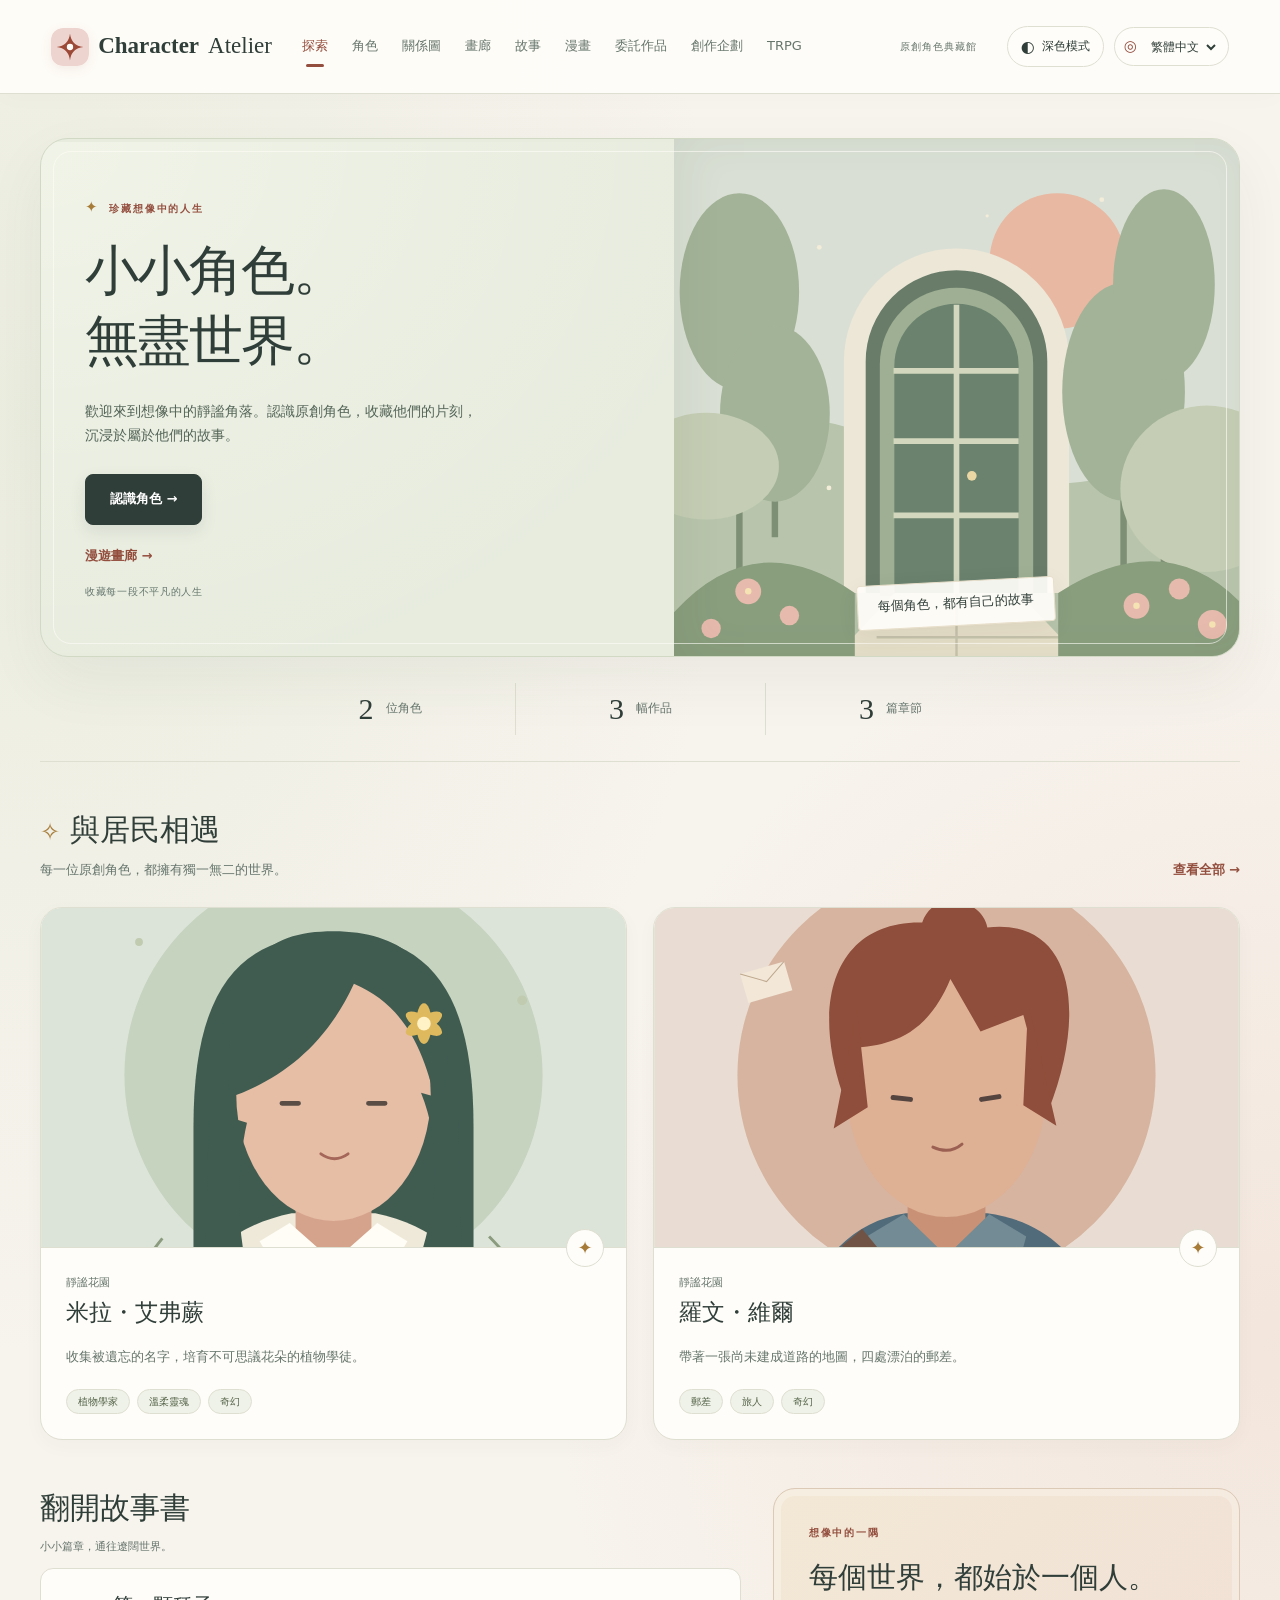
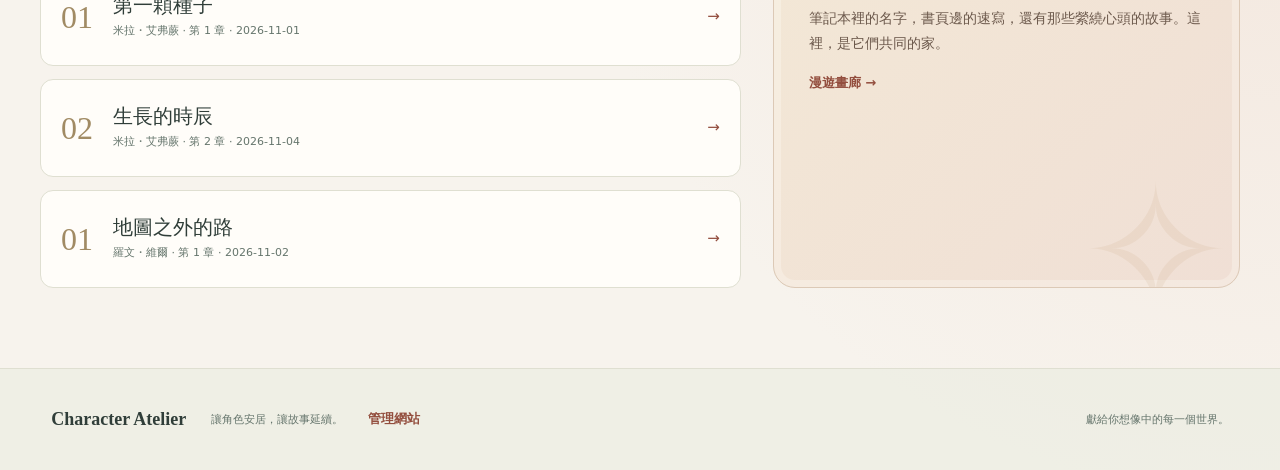
==== index.html @ 326899f2 "Add files via upload" ====
<!doctype html>
<html lang="zh-Hant" data-theme="light">
  <head>
    <meta charset="utf-8">
    <meta name="viewport" content="width=device-width, initial-scale=1">
    <meta name="theme-color" content="#f7f3ed">
    <meta name="description" content="原創角色、畫作與故事的收藏天地。">
    <title>Character Atelier</title>
    <link rel="icon" href="assets/emblem.svg" type="image/svg+xml">
    <script src="theme.js"></script>
    <link rel="stylesheet" href="styles.css">
    <link rel="stylesheet" href="editor.css">
    <script src="cloud.js" defer></script>
    <script src="editor.js" defer></script>
    <script src="app.js" defer></script>
  </head>
  <body>
    <a class="skip-link" href="#main">跳至主要內容</a>
    <header class="site-header">
      <a class="brand" href="#/" aria-label="Character Atelier 首頁"><img src="assets/emblem.svg" alt="" width="38" height="38">Character <span>Atelier</span></a>
      <nav aria-label="主要導覽">
        <a href="#/" data-nav="home">探索</a>
        <a href="#/characters" data-nav="characters">角色</a>
        <a href="#/relationships" data-nav="relationships">關係圖</a>
        <a href="#/gallery" data-nav="gallery">畫廊</a>
        <a href="#/stories" data-nav="stories">故事</a>
        <a href="#/manga" data-nav="manga">漫畫</a>
        <a href="#/commissions" data-nav="commissions">委託作品</a>
        <a href="#/projects" data-nav="projects">創作企劃</a>
        <a href="#/trpg" data-nav="trpg">TRPG</a>
      </nav>
      <span class="header-note">原創角色典藏館</span>
      <div class="header-tools">
      <button id="theme-toggle" class="theme-toggle" type="button" aria-label="深色模式" aria-pressed="false">
        <span class="theme-icon" aria-hidden="true">◐</span><span class="theme-label">深色模式</span>
      </button>
      <label class="language-control"><span aria-hidden="true">◎</span><select id="language" aria-label="語言">
        <option value="zh-Hant" selected>繁體中文</option>
        <option value="en">English</option>
        <option value="ja">日本語</option>
        <option value="ko">한국어</option>
      </select></label>
      </div>
    </header>
    <main id="main" tabindex="-1"><div class="loading" role="status">載入中 · Opening · 読み込み中 · 불러오는 중…</div></main>
    <footer><a class="brand small" href="#/">Character Atelier</a><p>讓角色安居，讓故事延續。</p><a class="owner-link text-link" href="#/admin">管理網站</a><span>獻給你想像中的每一個世界。</span></footer>
    <noscript><p class="notice">請啟用 JavaScript。 / Please enable JavaScript. / JavaScriptを有効にしてください。 / JavaScript를 활성화해 주세요.</p></noscript>
  </body>
</html>
---- styles.css ----
:root {
  color-scheme: light;
  --paper: #f7f3ed;
  --surface: #fffdf9;
  --ink: #303e39;
  --muted: #65756c;
  --line: #dfdfd1;
  --accent: #934e3e;
  --green: #e2e8d8;
  --gold: #a77c39;
  --glow-green: #e0e8d385;
  --glow-pink: #eed6c875;
  --header: #fffdf9ed;
  --hero: #e7ecdf;
  --hero-border: #d1d9c4;
  --hero-frame: #fffdf999;
  --hero-glow: #fffef366;
  --hero-text: #536457;
  --stamp: #fffdf9ed;
  --stamp-border: #e8dfcb;
  --button: #303e39;
  --button-text: #ffffff;
  --button-hover: #934e3e;
  --tag-bg: #eff2e8;
  --tag-text: #57654b;
  --note-start: #f3e8d6;
  --note-end: #f0dfd5;
  --note-border: #dcc9b6;
  --note-text: #6c594c;
  --note-frame: #fffdf944;
  --story-hover: #f3f5ec;
  --story-hover-border: #b6c3a9;
  --chapter-number: #a18b64;
  --input-border: #cbd4c3;
  --panel: #fffdf9a1;
  --empty: #fffdf9a6;
  --footer: #e9eddf88;
  --radius: 22px;
  --serif: Georgia, "Noto Serif TC", "Noto Serif JP", "Noto Serif KR", "PMingLiU", serif;
}
:root[data-theme="dark"] {
  color-scheme: dark;
  --paper: #18231f;
  --surface: #23322c;
  --ink: #f1eee4;
  --muted: #b8c5bb;
  --line: #46594d;
  --accent: #f0b29c;
  --green: #304337;
  --gold: #d9bc7e;
  --glow-green: #38513955;
  --glow-pink: #65453830;
  --header: #1d2b25f5;
  --hero: #293d31;
  --hero-border: #52654e;
  --hero-frame: #a5b99335;
  --hero-glow: #aecb8a0d;
  --hero-text: #c5d4c3;
  --stamp: #23322cf5;
  --stamp-border: #6b765d;
  --button: #cbdcb4;
  --button-text: #1c2a21;
  --button-hover: #f0b29c;
  --tag-bg: #304337;
  --tag-text: #d1dfbd;
  --note-start: #3d392b;
  --note-end: #41312c;
  --note-border: #78634c;
  --note-text: #e1ccba;
  --note-frame: #bba67b12;
  --story-hover: #304337;
  --story-hover-border: #7f9474;
  --chapter-number: #d9bc7e;
  --input-border: #78907b;
  --panel: #23322ce6;
  --empty: #23322cc9;
  --footer: #20322999;
}
* { box-sizing: border-box; }
body {
  margin: 0;
  color: var(--ink);
  background:
    radial-gradient(ellipse at 2% 20%, var(--glow-green), transparent 40%),
    radial-gradient(ellipse at 100% 65%, var(--glow-pink), transparent 40%),
    var(--paper);
  font: 15px/1.75 system-ui, -apple-system, "Segoe UI", "Microsoft JhengHei", "Yu Gothic", "Malgun Gothic", sans-serif;
}
a { color: inherit; text-decoration: none; }
button, input, select { font: inherit; }
button, a, input, select { touch-action: manipulation; }
button, select { cursor: pointer; }
a:focus-visible, button:focus-visible, input:focus-visible, select:focus-visible {
  outline: 3px solid var(--accent);
  outline-offset: 5px;
}
img { display: block; max-width: 100%; }
h1, h2, h3, p { margin-top: 0; }
h1, h2, h3 { font-family: var(--serif); font-weight: normal; line-height: 1.3; }
h1 { font-size: clamp(36px, 4.2vw, 62px); letter-spacing: -.035em; margin-bottom: 22px; text-wrap: balance; }
h2 { font-size: 30px; margin-bottom: 10px; text-wrap: balance; }
h3 { font-size: 23px; margin-bottom: 8px; overflow-wrap: anywhere; }
.skip-link { position: fixed; top: -100px; left: 16px; background: var(--surface); padding: 10px; z-index: 20; }
.skip-link:focus { top: 12px; }
.site-header {
  display: flex;
  align-items: center;
  gap: 30px;
  min-height: 94px;
  padding: 20px max(4vw, 20px);
  border-bottom: 1px solid var(--line);
  background: var(--header);
  box-shadow: 0 4px 24px #303e3905;
}
.brand { font-family: Georgia, serif; font-weight: bold; font-size: 23px; display: flex; align-items: center; gap: 9px; white-space: nowrap; }
.brand span { font-weight: normal; }
.site-header .brand img { box-shadow: 0 3px 12px #934e3e18; border-radius: 12px; }
.site-header nav { display: flex; flex-wrap: wrap; gap: 8px 24px; min-width: 0; }
.site-header nav a { padding: 9px 0; color: var(--muted); font-size: 13px; white-space: nowrap; position: relative; }
.site-header nav a[aria-current=page] { color: var(--accent); }
.site-header nav a[aria-current=page]::after { content: ""; height: 3px; width: 18px; border-radius: 3px; background: var(--accent); position: absolute; bottom: 0; left: calc(50% - 9px); }
.header-note { margin-left: auto; font-size: 10px; letter-spacing: .1em; color: var(--muted); }
.header-tools { display: flex; align-items: center; gap: 10px; flex-shrink: 0; }
.theme-toggle { display: flex; align-items: center; justify-content: center; gap: 7px; padding: 9px 13px; border: 1px solid var(--line); border-radius: 30px; background: var(--surface); color: var(--ink); font-size: 12px; }
.theme-toggle[aria-pressed=true] { border-color: var(--gold); color: var(--gold); }
.theme-icon { font-size: 16px; line-height: 1; }
.language-control { display: flex; align-items: center; gap: 6px; border: 1px solid var(--line); background: var(--surface); padding: 5px 9px; border-radius: 30px; color: var(--accent); }
.language-control option { background: var(--surface); color: var(--ink); }
.language-control select { background: transparent; color: var(--ink); border: 0; padding: 4px; max-width: 130px; font-size: 12px; }
main { max-width: 1280px; margin: auto; padding: 44px 40px 80px; min-height: 65vh; }
main:focus { outline: none; }
.hero { position: relative; display: grid; grid-template-columns: 1.12fr 1fr; min-height: 470px; background: var(--hero); border: 1px solid var(--hero-border); border-radius: 28px; overflow: hidden; box-shadow: 0 24px 60px #374c3610; }
.hero::after { content: ""; position: absolute; inset: 12px; border: 1px solid var(--hero-frame); border-radius: 18px; pointer-events: none; }
.hero-copy { padding: 52px 44px; align-self: center; position: relative; z-index: 1; background: radial-gradient(ellipse at 0 0, var(--hero-glow), transparent 80%); }
.eyebrow { display: block; font-size: 10px; letter-spacing: .18em; text-transform: uppercase; font-weight: 700; color: var(--accent); margin-bottom: 17px; }
.hero .eyebrow::before { content: "✦"; color: var(--gold); margin-right: 10px; font-size: 15px; }
.hero h1 { white-space: pre-line; }
.hero p { color: var(--hero-text); max-width: 400px; margin-bottom: 26px; font-size: 14px; }
.hero-art { position: relative; background: #d9dfd4; overflow: hidden; min-height: 360px; }
.hero-art::after { content: ""; position: absolute; inset: 0; box-shadow: inset 12px 0 40px #42543b12; pointer-events: none; }
.hero-art img { height: 100%; width: 100%; object-fit: cover; }
.hero-stamp { position: absolute; bottom: 30px; left: 50%; transform: translateX(-50%) rotate(-3deg); background: var(--stamp); padding: 10px 20px; border: 1px solid var(--stamp-border); border-radius: 4px; box-shadow: 0 6px 22px #303e3912; font-family: var(--serif); font-size: 13px; white-space: nowrap; z-index: 1; }
.button { display: inline-flex; align-items: center; justify-content: center; gap: 10px; background: var(--button); color: var(--button-text); padding: 13px 24px; border: 1px solid var(--button); border-radius: 8px; box-shadow: 0 6px 16px #303e391a; font-size: 13px; font-weight: 600; transition: background .2s, transform .2s; }
.button:hover { background: var(--button-hover); border-color: var(--button-hover); transform: translateY(-2px); }
.hero-links { display: flex; flex-direction: column; align-items: start; gap: 16px; margin-top: 20px; }
.hero-caption { font-size: 10px; letter-spacing: .07em; color: var(--muted); }
.stats { display: flex; justify-content: center; gap: 0; padding: 26px 0; border-bottom: 1px solid var(--line); color: var(--muted); font-size: 12px; }
.stats > span { display: flex; align-items: center; justify-content: center; gap: 12px; flex: 1; max-width: 250px; padding: 0 20px; }
.stats > span + span { border-left: 1px solid var(--line); }
.stats strong { font-family: var(--serif); font-size: 30px; color: var(--ink); font-weight: normal; }
.section { margin-top: 48px; }
.section-head { display: flex; justify-content: space-between; align-items: end; gap: 20px; margin-bottom: 25px; }
.section-head h2::before { content: "✧"; color: var(--gold); font-size: 24px; margin-right: 10px; }
.section-head p, .page-heading p { color: var(--muted); margin: 0; font-size: 13px; }
.text-link { color: var(--accent); font-size: 13px; font-weight: 600; }
.text-link:hover { text-decoration: underline; text-underline-offset: 5px; }
.grid { display: grid; grid-template-columns: repeat(3, minmax(0, 1fr)); gap: 26px; }
.card { position: relative; background: var(--surface); border: 1px solid var(--line); border-radius: var(--radius); overflow: hidden; box-shadow: 0 6px 20px #303e3908; transition: transform .25s, box-shadow .25s; }
.card:hover { transform: translateY(-7px) rotate(-.4deg); box-shadow: 0 18px 35px #303e3914; }
.card-art { width: 100%; height: 280px; object-fit: cover; background: var(--green); border-bottom: 1px solid var(--line); }
.card-body { padding: 25px; position: relative; }
.card-body::before { content: "✦"; position: absolute; right: 22px; top: -19px; width: 36px; height: 36px; display: grid; place-items: center; background: var(--surface); border: 1px solid var(--line); border-radius: 50%; color: var(--gold); font-size: 18px; }
.card-title { display: flex; flex-direction: column-reverse; gap: 6px; margin-bottom: 10px; }
.card p { font-size: 13px; color: var(--muted); margin-bottom: 20px; }
.tiny { font-size: 11px; color: var(--muted); }
.tags { display: flex; flex-wrap: wrap; gap: 7px; }
.tag { border: 1px solid var(--line); border-radius: 30px; padding: 3px 11px; background: var(--tag-bg); color: var(--tag-text); font-size: 10px; }
.home-bottom { display: grid; grid-template-columns: 1.5fr 1fr; gap: 32px; }
.note { position: relative; overflow: hidden; border: 1px solid var(--note-border); border-radius: var(--radius); background: linear-gradient(135deg, var(--note-start), var(--note-end)); padding: 35px; box-shadow: inset 0 0 0 7px var(--note-frame); }
.note::after { content: "✧"; position: absolute; right: 8px; bottom: -55px; font-size: 180px; line-height: 1; color: #a77c3915; pointer-events: none; }
.note h2 { font-size: 29px; }
.note p { color: var(--note-text); font-size: 14px; }
.story-list { display: grid; gap: 13px; }
.story-row { display: flex; gap: 20px; align-items: center; padding: 20px; background: var(--surface); border: 1px solid var(--line); border-radius: 13px; transition: background .2s, border-color .2s; }
.story-row:hover { border-color: var(--story-hover-border); background: var(--story-hover); }
.story-row > div { min-width: 0; }
.chapter-number { font-family: Georgia, serif; font-size: 32px; color: var(--chapter-number); }
.story-row h3 { font-size: 20px; margin-bottom: 3px; }
.story-row p { margin: 0; color: var(--muted); font-size: 11px; }
.arrow { margin-left: auto; color: var(--accent); }
.page-heading { padding: 20px 0 30px; margin-bottom: 20px; border-bottom: 1px solid var(--line); }
.page-heading h1 { font-size: clamp(32px, 4vw, 48px); }
.toolbar { display: flex; gap: 16px; justify-content: space-between; margin-bottom: 25px; flex-wrap: wrap; }
.search { background: var(--surface); color: var(--ink); border: 1px solid var(--input-border); border-radius: 9px; padding: 12px 16px; min-width: 300px; max-width: 100%; box-shadow: 0 3px 12px #303e3905; }
.search::placeholder { color: var(--muted); }
.filters { display: flex; gap: 8px; flex-wrap: wrap; align-items: center; }
.filter { padding: 9px 17px; border: 1px solid var(--line); border-radius: 30px; background: var(--surface); color: var(--muted); font-size: 12px; }
.filter[aria-pressed=true] { background: var(--button); color: var(--button-text); border-color: var(--button); }
.empty, .notice, .loading { padding: 35px; border: 1px dashed var(--input-border); background: var(--empty); border-radius: 16px; text-align: center; }
.empty { grid-column: 1 / -1; }
.breadcrumbs { font-size: 12px; color: var(--muted); margin-bottom: 28px; display: flex; gap: 10px; flex-wrap: wrap; }
.breadcrumbs a { text-decoration: underline; text-underline-offset: 4px; }
.profile { display: grid; grid-template-columns: 320px 1fr; gap: 44px; align-items: start; }
.profile-sidebar { background: var(--surface); border: 1px solid var(--line); border-radius: 180px 180px 22px 22px; overflow: hidden; box-shadow: 0 12px 36px #303e3909; }
.profile-portrait { width: 100%; border-radius: 180px 180px 0 0; border-bottom: 1px solid var(--line); }
.profile-sidebar h1 { font-size: 32px; margin: 24px 24px 14px; }
.profile-sidebar > .tags, .profile-sidebar > p { margin-left: 24px; margin-right: 24px; }
.profile-sidebar > p { color: var(--muted); font-size: 14px; margin-top: 20px; }
.facts { margin: 24px; border-top: 1px solid var(--line); }
.fact { display: grid; grid-template-columns: 85px 1fr; gap: 8px; padding: 11px 0; border-bottom: 1px solid var(--line); font-size: 12px; }
.fact dt { color: var(--muted); overflow-wrap: anywhere; }
.fact dd { margin: 0; overflow-wrap: anywhere; }
.profile > section { min-width: 0; background: var(--panel); padding: 26px 30px 32px; border: 1px solid var(--line); border-radius: 20px; }
.tabs { display: flex; gap: 25px; border-bottom: 1px solid var(--line); margin-bottom: 28px; }
.tabs a { padding: 10px 0 16px; color: var(--muted); font-size: 13px; }
.tabs a[aria-current=page] { color: var(--accent); border-bottom: 2px solid var(--accent); }
.prose { font-size: 15px; line-height: 2; overflow-wrap: anywhere; }
.prose p { white-space: pre-line; }
.prose h2 { margin-top: 30px; font-size: 27px; }
.prose h2:first-child { margin-top: 0; }
.gallery-grid { display: grid; grid-template-columns: repeat(3, minmax(0, 1fr)); gap: 24px; }
.gallery-item { margin: 0; min-width: 0; }
.gallery-open { border: 1px solid var(--line); padding: 9px; background: var(--surface); border-radius: 6px; box-shadow: 0 6px 20px #303e390a; display: block; width: 100%; text-align: left; color: var(--ink); transition: transform .2s, box-shadow .2s; }
.gallery-open:hover { transform: translateY(-5px) rotate(1deg); box-shadow: 0 16px 25px #303e3915; }
.gallery-open img { width: 100%; height: 280px; object-fit: cover; border-radius: 3px; }
.gallery-caption { padding: 16px 10px 10px; display: block; }
.gallery-caption strong { display: block; font-family: var(--serif); font-size: 18px; font-weight: normal; }
.gallery-caption span { color: var(--muted); font-size: 10px; }
.profile .gallery-grid { grid-template-columns: repeat(2, minmax(0, 1fr)); gap: 16px; }
.profile .gallery-open img { height: 210px; }
.reader { max-width: 790px; margin: 0 auto; padding: 34px 46px; background: var(--surface); border: 1px solid var(--line); border-top: 4px solid #c0aa7b; border-radius: 5px 5px 18px 18px; box-shadow: 0 15px 50px #303e3908; }
.reader-header { text-align: center; border-bottom: 1px solid var(--line); padding: 15px 0 28px; margin-bottom: 35px; }
.reader-header::before { content: "✦"; display: block; color: var(--gold); margin-bottom: 18px; }
.reader-header h1 { font-size: 39px; }
.reader .prose { font-family: var(--serif); font-size: 19px; line-height: 2.1; }
.reader-nav { display: flex; justify-content: space-between; gap: 15px; border-top: 1px solid var(--line); padding-top: 25px; margin-top: 40px; flex-wrap: wrap; }
dialog { border: 1px solid var(--line); border-radius: 16px; padding: 20px; max-width: min(900px, 92vw); max-height: 92vh; background: var(--surface); color: var(--ink); box-shadow: 0 24px 80px #0004; }
dialog::backdrop { background: #24352fdf; backdrop-filter: blur(7px); }
dialog img { max-height: 68vh; width: auto; margin: auto; object-fit: contain; border-radius: 6px; }
.dialog-top { display: flex; justify-content: space-between; gap: 25px; align-items: center; margin-bottom: 15px; }
dialog h2 { font-size: 22px; margin: 0; }
dialog p { margin: 15px 0 0; color: var(--muted); font-size: 12px; }
.close { padding: 7px 14px; border: 1px solid var(--line); border-radius: 7px; background: var(--paper); color: var(--ink); flex-shrink: 0; }
footer { border-top: 1px solid var(--line); padding: 35px max(4vw, 20px); display: flex; gap: 25px; align-items: center; flex-wrap: wrap; background: var(--footer); color: var(--muted); font-size: 11px; }
footer p { margin: 0; }
footer > span { margin-left: auto; }
.small { font-size: 18px; color: var(--ink); }
.character-links { display: flex; justify-content: center; flex-wrap: wrap; gap: 12px; }
.profile-sidebar > .character-links { margin: 0 20px 24px; }
.character-links .text-link { padding: 5px 11px; border: 1px solid var(--line); border-radius: 30px; background: var(--surface); font-size: 11px; }
.relationship-atlas { min-width: 0; border: 1px solid var(--line); border-radius: var(--radius); background: var(--panel); overflow: hidden; box-shadow: 0 10px 35px #18231f09; }
.diagram-help { padding: 20px 25px; margin: 0; color: var(--muted); font-size: 12px; border-bottom: 1px solid var(--line); }
.relationship-atlas > .empty { margin: 20px; }
.diagram-viewport { max-width: 100%; height: min(65vh, 640px); min-height: 280px; overflow: auto; overscroll-behavior: contain; scrollbar-color: var(--gold) var(--paper); background: radial-gradient(ellipse at center, var(--green), var(--paper) 75%); }
.diagram-viewport:focus-visible { outline: 3px solid var(--accent); outline-offset: -4px; }
.diagram-viewport { cursor: grab; }
.diagram-viewport.is-dragging, .diagram-viewport.is-dragging * { cursor: grabbing; user-select: none; }
.diagram-stage { position: relative; margin: auto; overflow: hidden; }
.diagram-canvas { position: absolute; inset: 0 auto auto 0; transform-origin: 0 0; isolation: isolate; background: radial-gradient(circle, var(--line) 1px, transparent 1px); background-size: 28px 28px; }
.diagram-toolbar { display: flex; flex-wrap: wrap; align-items: center; gap: 8px; padding: 12px 18px; border-bottom: 1px solid var(--line); background: var(--surface); }
.diagram-toolbar-title { margin-right: auto; color: var(--muted); font-size: 12px; letter-spacing: .08em; }
.diagram-control { border: 1px solid var(--line); border-radius: 9px; background: var(--paper); color: var(--ink); min-width: 44px; min-height: 44px; padding: 8px 12px; font-size: 13px; }
.diagram-control:hover:not(:disabled) { border-color: var(--gold); background: var(--green); }
.diagram-control:disabled { opacity: .4; cursor: default; }
.diagram-zoom-value { min-width: 48px; text-align: center; font-size: 12px; font-variant-numeric: tabular-nums; color: var(--ink); }
.diagram-orbits { fill: none; stroke: var(--gold); stroke-width: 1; opacity: .3; pointer-events: none; }
.diagram-orbits ellipse:nth-child(2) { stroke-dasharray: 3 12; }
.diagram-canvas::before { content: ""; position: absolute; width: 250px; height: 250px; border: 1px solid var(--line); border-radius: 50%; left: calc(50% - 125px); top: calc(50% - 125px); box-shadow: 0 0 0 28px var(--paper), 0 0 0 29px var(--line); opacity: .5; pointer-events: none; }
.relationship-lines { position: absolute; inset: 0; overflow: visible; }
.relationship-edge { cursor: pointer; outline: none; }
.relationship-edge path { fill: none; }
.edge-glow { stroke: var(--gold); stroke-width: 10px; opacity: .13; }
.edge-stroke { stroke: var(--gold); stroke-width: 2px; stroke-dasharray: 6 5; }
.edge-hit { stroke: transparent; stroke-width: 28px; pointer-events: stroke; }
.edge-jewel { fill: var(--surface); stroke: var(--gold); stroke-width: 1.5px; }
.edge-symbol { fill: var(--gold); font-size: 16px; pointer-events: none; }
.edge-label-backdrop { fill: var(--surface); stroke: var(--line); }
.edge-label { fill: var(--accent); font-size: 12px; }
.relationship-edge.is-active .edge-glow, .relationship-edge:focus-visible .edge-glow { opacity: .4; stroke-width: 16px; }
.relationship-edge.is-active .edge-stroke, .relationship-edge:focus-visible .edge-stroke { stroke: var(--accent); stroke-width: 3px; stroke-dasharray: none; }
.relationship-edge:focus-visible .edge-jewel { stroke: var(--accent); stroke-width: 4px; }
.relationship-character { position: absolute; transform: translate(-50%, -50%); width: 180px; padding: 17px 12px 12px; border: 1px solid var(--gold); border-radius: 90px 90px 24px 24px; background: linear-gradient(160deg, var(--surface), var(--paper)); box-shadow: 0 5px 16px #18231f12; text-align: center; }
.relationship-character.is-current { border-color: var(--gold); box-shadow: 0 0 0 4px var(--paper), 0 0 0 5px var(--gold); }
.relationship-portrait { display: flex; align-items: center; flex-direction: column; gap: 12px; margin-bottom: 12px; }
.relationship-portrait img { width: 94px; height: 94px; object-fit: cover; border-radius: 50%; border: 4px solid var(--green); }
.relationship-portrait strong { font-family: var(--serif); font-size: 16px; font-weight: normal; overflow-wrap: anywhere; }
.relationship-character .character-links { gap: 5px; }
.relationship-character .text-link { padding: 4px 8px; font-size: 10px; }
.relationship-tooltip { position: absolute; z-index: 3; width: 280px; max-height: 230px; overflow: auto; padding: 18px 20px; border: 1px solid var(--gold); border-radius: 14px; background: var(--surface); box-shadow: 0 12px 32px #0003; overflow-wrap: anywhere; }
.relationship-tooltip .eyebrow { font-size: 10px; letter-spacing: .03em; margin-bottom: 8px; }
.relationship-tooltip strong { font-family: var(--serif); font-size: 21px; font-weight: normal; }
.relationship-tooltip p { margin: 8px 0 0; font-size: 12px; line-height: 1.8; color: var(--muted); }
.participation { border-top: 1px solid var(--line); margin-top: 32px; padding-top: 28px; }
.participation > h2 { font-size: 27px; }
.participation-grid { display: grid; grid-template-columns: repeat(2, minmax(0, 1fr)); gap: 18px; margin-top: 20px; }
.participation-group { min-width: 0; padding: 18px; border: 1px solid var(--line); border-radius: 12px; background: var(--surface); }
.participation-group h3 { font-family: inherit; font-size: 13px; font-weight: 600; color: var(--accent); margin: 0; }
.participation-entries { min-height: 38px; }
.participation-entry { border-top: 1px solid var(--line); padding-top: 15px; margin-top: 15px; overflow-wrap: anywhere; }
.participation-entry h4 { margin: 0 0 7px; font-size: 14px; }
.participation-entry p { margin: 0 0 10px; color: var(--muted); font-size: 12px; white-space: pre-line; }
@media (min-width: 1000px) {
  .grid:has(> .card:nth-child(2):last-child) { grid-template-columns: repeat(2, minmax(0, 1fr)); }
  .grid:has(> .card:nth-child(2):last-child) .card-art { height: 340px; object-position: center 36%; }
}
@media (max-width: 1200px) {
  .header-note { display: none; }
  .header-tools { margin-left: auto; }
  .site-header { gap: 24px; }
}
@media (max-width: 950px) {
  .site-header { flex-wrap: wrap; }
  .site-header nav { order: 3; width: 100%; justify-content: center; gap: 35px; }
  .hero-copy { padding: 35px 30px; }
  .hero { min-height: 440px; }
  .profile { grid-template-columns: 250px 1fr; gap: 24px; }
  .profile > section { padding: 20px; }
  .profile .gallery-grid { grid-template-columns: 1fr; }
  .grid, .gallery-grid { grid-template-columns: repeat(2, minmax(0, 1fr)); }
  .home-bottom { grid-template-columns: 1fr; }
}
@media (max-width: 620px) {
  main { padding: 24px 18px 45px; }
  .site-header { padding: 16px 18px 10px; gap: 14px 8px; }
  .brand { font-size: 18px; gap: 5px; }
  .brand img { width: 30px; height: 30px; }
  .site-header > .brand { margin: auto; }
  .header-tools { width: 100%; justify-content: center; margin-left: 0; }
  .language-control { padding: 3px 5px; gap: 2px; }
  .language-control select { font-size: 11px; max-width: 98px; }
  .site-header nav { gap: 12px; justify-content: space-between; flex-wrap: wrap; }
  .site-header nav a { font-size: 12px; }
  .hero { grid-template-columns: 1fr; border-radius: 22px; }
  .hero-copy { padding: 36px 28px 30px; }
  .hero h1 { font-size: 39px; }
  .hero-art { height: 300px; min-height: 0; }
  .hero-art img { object-position: center 56%; }
  .hero-stamp { bottom: 24px; font-size: 11px; }
  .hero-links { gap: 12px; }
  .stats { padding: 22px 0; }
  .stats > span { flex-direction: column; gap: 0; padding: 0 8px; text-align: center; font-size: 10px; }
  .stats strong { font-size: 27px; }
  .grid, .gallery-grid { grid-template-columns: 1fr; }
  .card-art { height: 320px; object-position: center 35%; }
  .profile { grid-template-columns: 1fr; }
  .profile-portrait { max-height: 400px; object-fit: cover; object-position: center 35%; }
  .profile-sidebar { border-radius: 160px 160px 20px 20px; }
  .profile .gallery-grid { grid-template-columns: 1fr; }
  .profile .gallery-open img { height: 280px; }
  .section-head { align-items: start; gap: 12px; }
  .section-head h2 { font-size: 26px; }
  .section-head p { font-size: 12px; }
  .section-head .text-link { flex-shrink: 0; font-size: 11px; padding-top: 8px; }
  .search { width: 100%; min-width: 0; font-size: 13px; }
  .tabs { gap: 24px; }
  .participation-grid { grid-template-columns: 1fr; }
  .diagram-help { padding: 17px; }
  .reader { padding: 24px; }
  .reader-header h1 { font-size: 30px; }
  .reader .prose { font-size: 17px; }
  .note { padding: 30px; }
  footer { gap: 12px; flex-direction: column; align-items: start; }
  footer > span { margin-left: 0; }
}
@media (prefers-reduced-motion: reduce) {
  *, *::before, *::after { transition: none !important; scroll-behavior: auto !important; }
}
.project-links { display: flex; flex-wrap: wrap; gap: 10px; margin: 18px 0; }
.commission-grid { display: grid; grid-template-columns: repeat(auto-fit, minmax(min(100%, 260px), 1fr)); gap: 24px; }
.commission-card { min-width: 0; padding: 18px; border: 1px solid var(--line); border-bottom: 4px solid var(--gold); background: var(--surface); }
.commission-work { display: block; overflow-wrap: anywhere; }
.commission-work img { width: 100%; height: 240px; object-fit: cover; border: 6px solid var(--paper); }
.commission-work h2 { font-size: 24px; margin: 18px 0 10px; }
.commission-excerpt { color: var(--muted); font-size: 14px; white-space: pre-wrap; }
.commission-text-mark { display: grid; place-items: center; min-height: 120px; background: var(--green); color: var(--accent); font-family: var(--serif); font-size: 25px; border: 1px dashed var(--gold); }
.commission-credit { display: flex; flex-wrap: wrap; gap: 8px 16px; font-size: 13px; overflow-wrap: anywhere; }
.commission-credit:empty { display: none; }
.commission-date { display: block; margin-top: 12px; color: var(--muted); font-size: 11px; }
.commission-prose { white-space: pre-wrap; overflow-wrap: anywhere; }
.commission-reader h1 { overflow-wrap: anywhere; }
.tabs { flex-wrap: wrap; }
.collection-view .page-heading { position: relative; padding: 32px 28px 36px; border: 1px solid var(--line); border-radius: 4px 60px 4px 4px; background: linear-gradient(120deg, var(--surface), var(--green)); box-shadow: inset 6px 0 var(--gold); }
.collection-view .page-heading::after { content: ""; display: block; width: 70px; height: 4px; background: var(--accent); margin-top: 24px; transform: rotate(-3deg); }
.collection-summary { color: var(--muted); font-size: 12px; letter-spacing: .06em; padding: 0 0 18px; border-bottom: 1px dashed var(--line); }
.collection-view .story-list { gap: 0; }
.collection-view .story-row { gap: 22px; border: 0; border-bottom: 1px solid var(--line); border-radius: 0; padding: 24px 12px; background: transparent; }
.collection-view .story-row:hover { background: var(--story-hover); }
.collection-view .story-cover { width: 90px; height: 115px; object-fit: cover; border: 6px solid var(--surface); outline: 1px solid var(--line); box-shadow: 3px 4px 0 var(--green); flex-shrink: 0; }
.collection-view .story-row h3 { font-family: var(--serif); font-size: clamp(20px, 2.5vw, 27px); overflow-wrap: anywhere; }
.collection-view .chapter-number { font-size: 21px; }
.collection-view .story-row > div { flex: 1; }
.collection-view .gallery-grid { gap: 32px 26px; padding-top: 14px; }
.collection-view .gallery-open { border-radius: 2px; padding: 14px; border-bottom: 4px solid var(--gold); }
.collection-view .gallery-caption { border-top: 1px solid var(--line); margin-top: 12px; }
.collection-view .gallery-caption strong { overflow-wrap: anywhere; }
.pagination { display: flex; align-items: center; justify-content: center; flex-wrap: wrap; gap: 14px; margin-top: 40px; padding-top: 24px; border-top: 1px solid var(--line); }
.page-control { display: inline-flex; min-height: 44px; align-items: center; justify-content: center; padding: 10px 18px; border: 1px solid var(--gold); border-radius: 3px; background: var(--surface); color: var(--ink); font-size: 13px; }
.page-control:hover:not([aria-disabled]) { background: var(--green); }
.page-control[aria-disabled] { opacity: .45; }
.page-status { color: var(--muted); font-size: 13px; font-variant-numeric: tabular-nums; }
@media (max-width: 620px) {
  .collection-view .page-heading { padding: 26px 20px; }
  .collection-view .story-row { gap: 12px; padding: 20px 0; }
  .collection-view .story-cover { width: 58px; height: 82px; border-width: 4px; }
  .collection-view .chapter-number { display: none; }
  .pagination { gap: 8px; }
  .page-control { padding: 10px; font-size: 12px; }
  .page-status { font-size: 12px; }
}
.story-illustration { margin: 24px 0; }
.story-illustration img { display: block; width: 100%; height: auto; }
.story-illustration figcaption { color: var(--muted); font-size: 14px; padding: 10px 0; white-space: pre-wrap; }
.manga-reader { max-width: 1000px; }
.manga-reader .story-illustration { margin: 0; }
.manga-reader .prose { max-width: none; }
---- editor.css ----
.editor-status { padding: 14px 18px; border: 1px solid var(--line); background: var(--surface); border-radius: 10px; white-space: pre-wrap; overflow-wrap: anywhere; min-height: 52px; }
.editor-status:empty { display: none; }
.editor-status.is-error { border-color: var(--accent); color: var(--accent); font-weight: 600; }
.editor-publish-bar, .editor-actions, .editor-section-heading, .editor-entry-actions { display: flex; flex-wrap: wrap; align-items: center; gap: 10px; }
.editor-publish-bar { position: sticky; top: 0; z-index: 4; background: var(--paper); border: 1px solid var(--line); padding: 12px; border-radius: 12px; box-shadow: 0 6px 20px #0001; }
.editor-button { border: 1px solid var(--input-border); color: var(--ink); background: var(--surface); padding: 9px 14px; border-radius: 8px; font-size: 13px; }
.editor-button.primary { background: var(--button); color: var(--button-text); border-color: var(--button); font-weight: 700; }
.editor-button.danger { color: var(--accent); border-color: var(--accent); }
.editor-button:disabled { opacity: .5; cursor: wait; }
.editor-field { display: flex; flex-direction: column; min-width: 0; gap: 7px; margin: 15px 0; font-size: 13px; }
.editor-field > span { font-weight: 600; }
.editor-field input, .editor-field textarea, .editor-field select { width: 100%; min-width: 0; border: 1px solid var(--input-border); background: var(--surface); color: var(--ink); border-radius: 7px; padding: 10px 12px; }
.editor-field input[type=file] { padding: 8px; }
.editor-field textarea { resize: vertical; font: inherit; line-height: 1.8; }
.editor-field small, .editor-hint { color: var(--muted); font-size: 12px; }
.editor-field input:disabled, .editor-field textarea:disabled { opacity: .65; }
.editor-tools { display: grid; grid-template-columns: 1fr 1.5fr auto; align-items: center; gap: 20px; }
.editor-work, .editor-setup, .editor-login { padding: 26px; border: 1px solid var(--line); border-radius: 18px; background: var(--panel); min-width: 0; }
.editor-login { max-width: 600px; margin-top: 25px; }
.editor-work h2 { font-size: 28px; }
.editor-section-heading { justify-content: space-between; margin-bottom: 15px; }
.editor-section-heading h2, .editor-section-heading h3 { margin: 0; }
.editor-collection { border-top: 1px solid var(--line); margin-top: 30px; padding-top: 24px; }
.editor-collection h3 { font-family: inherit; font-size: 19px; }
.editor-entry { border: 1px solid var(--line); border-radius: 12px; padding: 20px; margin-top: 20px; background: var(--surface); }
.editor-entry-actions strong { margin-right: auto; font-size: 14px; }
.editor-entry-actions button { padding: 6px 10px; font-size: 12px; }
.editor-fact { display: grid; grid-template-columns: 1fr 1.5fr auto; gap: 12px; align-items: center; }
.editor-image-field { display: grid; grid-template-columns: 120px 1fr; gap: 18px; align-items: center; border: 1px dashed var(--line); padding: 18px; border-radius: 12px; margin: 20px 0; }
.editor-image-field img { width: 120px; max-height: 150px; object-fit: contain; border-radius: 7px; grid-row: span 2; background: var(--green); }
.editor-image-field .editor-field { margin: 0; }
.editor-danger-zone { margin-top: 40px; padding-top: 20px; border-top: 1px solid var(--accent); }
.editor-draft-banner { display: flex; flex-wrap: wrap; align-items: center; gap: 12px; margin: 20px 0; padding: 20px; border: 1px solid var(--gold); border-radius: 12px; background: var(--surface); }
.editor-confirm { max-width: min(520px, 92vw); }
.editor-confirm p { color: var(--ink); font-size: 14px; margin: 20px 0; }
[aria-busy=true] .editor-work { opacity: .7; }
@media (max-width: 800px) {
  .editor-tools { grid-template-columns: 1fr; gap: 0; }
  .editor-fact { grid-template-columns: 1fr; gap: 0; border-bottom: 1px solid var(--line); padding-bottom: 15px; }
  .editor-fact .editor-field { margin-bottom: 5px; }
  .editor-image-field { grid-template-columns: 1fr; }
  .editor-image-field img { grid-row: auto; }
  .editor-work, .editor-setup, .editor-login { padding: 18px; }
  .editor-entry { padding: 14px; }
  .editor-publish-bar { position: static; }
}
.editor-project-checks { border: 1px solid var(--line); border-radius: 8px; padding: 14px; margin: 18px 0; }
.editor-project-checks label, .editor-membership { display: flex; align-items: center; gap: 10px; margin: 12px 0; overflow-wrap: anywhere; }
.editor-project-checks input, .editor-membership input { flex: 0 0 auto; width: 20px; height: 20px; }
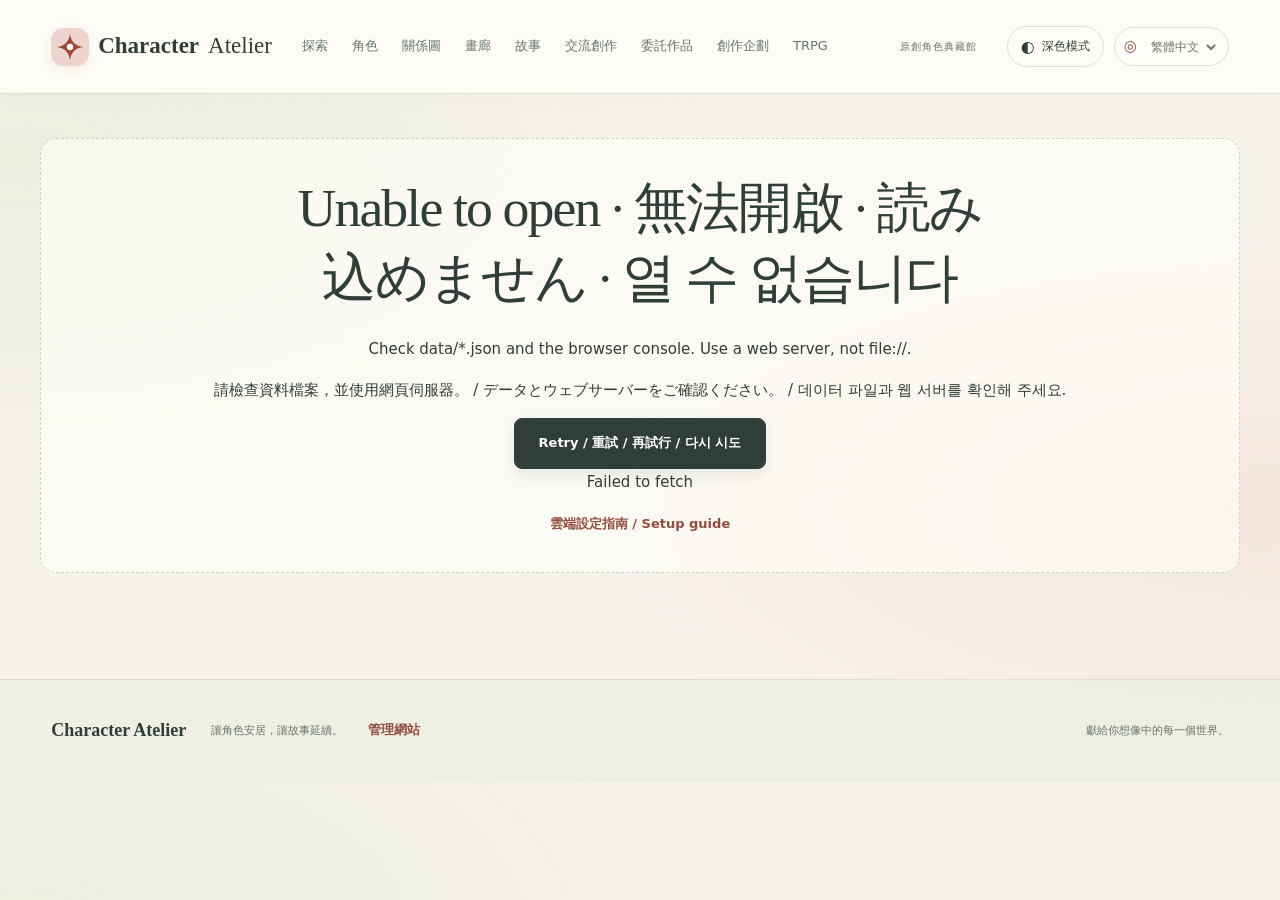
==== commit ec64ad0a: "add function for adding oc conversation" ====
--- a/index.html
+++ b/index.html
@@ -11,6 +11,7 @@
     <link rel="stylesheet" href="styles.css">
     <link rel="stylesheet" href="editor.css">
     <script src="cloud.js" defer></script>
+    <script src="exchange-import.js" defer></script>
     <script src="editor.js" defer></script>
     <script src="app.js" defer></script>
   </head>
@@ -24,7 +25,7 @@
         <a href="#/relationships" data-nav="relationships">關係圖</a>
         <a href="#/gallery" data-nav="gallery">畫廊</a>
         <a href="#/stories" data-nav="stories">故事</a>
-        <a href="#/manga" data-nav="manga">漫畫</a>
+        <a href="#/exchanges" data-nav="exchanges">交流創作</a>
         <a href="#/commissions" data-nav="commissions">委託作品</a>
         <a href="#/projects" data-nav="projects">創作企劃</a>
         <a href="#/trpg" data-nav="trpg">TRPG</a>
--- a/styles.css
+++ b/styles.css
@@ -38,6 +38,23 @@
   --radius: 22px;
   --serif: Georgia, "Noto Serif TC", "Noto Serif JP", "Noto Serif KR", "PMingLiU", serif;
 }
+.character-video { display: block; width: min(100%, 800px); aspect-ratio: 16 / 9; height: auto; border: 0; margin: 24px 0; }
+.collection-character-filters { display: flex; flex-wrap: wrap; gap: 12px 20px; border: 1px solid var(--line); border-radius: 12px; padding: 14px; margin: 20px 0; }
+.collection-character-filters label { display: inline-flex; align-items: center; gap: 6px; }
+.trpg-records { padding-left: 22px; overflow-wrap: anywhere; }
+.exchange-replies { display: grid; gap: 16px; padding: 0; list-style: none; }
+.exchange-replies li { padding: 18px; border: 1px solid var(--line); border-radius: 12px; background: var(--surface); }
+.exchange-reply-text { white-space: pre-wrap; overflow-wrap: anywhere; }
+.exchange-sticker { display: inline-block; vertical-align: middle; max-width: 48px; max-height: 48px; }
+.exchange-image { display: block; max-width: 100%; max-height: 600px; width: auto; height: auto; }
+.trpg-overview { display: grid; grid-template-columns: minmax(0, 1fr) minmax(0, 1fr); gap: 32px; align-items: start; margin: 30px 0; }
+.trpg-overview > section { min-width: 0; }
+.project-stories .story-row > div { min-width: 0; overflow-wrap: anywhere; }
+.project-stories .pagination { margin-top: 20px; }
+.trpg-participant-list { display: flex; flex-wrap: wrap; gap: 16px; }
+.trpg-participant { display: flex; flex-direction: column; align-items: center; gap: 6px; width: 90px; text-align: center; font-size: 13px; overflow-wrap: anywhere; }
+.trpg-participant-avatar { width: 64px; height: 64px; object-fit: cover; border-radius: 50%; border: 2px solid var(--line); background: var(--green); }
+@media (max-width: 620px) { .trpg-overview { grid-template-columns: 1fr; gap: 16px; } }
 :root[data-theme="dark"] {
   color-scheme: dark;
   --paper: #18231f;
@@ -271,11 +288,9 @@
 .relationship-edge:focus-visible .edge-jewel { stroke: var(--accent); stroke-width: 4px; }
 .relationship-character { position: absolute; transform: translate(-50%, -50%); width: 180px; padding: 17px 12px 12px; border: 1px solid var(--gold); border-radius: 90px 90px 24px 24px; background: linear-gradient(160deg, var(--surface), var(--paper)); box-shadow: 0 5px 16px #18231f12; text-align: center; }
 .relationship-character.is-current { border-color: var(--gold); box-shadow: 0 0 0 4px var(--paper), 0 0 0 5px var(--gold); }
-.relationship-portrait { display: flex; align-items: center; flex-direction: column; gap: 12px; margin-bottom: 12px; }
+.relationship-portrait { display: flex; align-items: center; flex-direction: column; gap: 12px; }
 .relationship-portrait img { width: 94px; height: 94px; object-fit: cover; border-radius: 50%; border: 4px solid var(--green); }
 .relationship-portrait strong { font-family: var(--serif); font-size: 16px; font-weight: normal; overflow-wrap: anywhere; }
-.relationship-character .character-links { gap: 5px; }
-.relationship-character .text-link { padding: 4px 8px; font-size: 10px; }
 .relationship-tooltip { position: absolute; z-index: 3; width: 280px; max-height: 230px; overflow: auto; padding: 18px 20px; border: 1px solid var(--gold); border-radius: 14px; background: var(--surface); box-shadow: 0 12px 32px #0003; overflow-wrap: anywhere; }
 .relationship-tooltip .eyebrow { font-size: 10px; letter-spacing: .03em; margin-bottom: 8px; }
 .relationship-tooltip strong { font-family: var(--serif); font-size: 21px; font-weight: normal; }
--- a/editor.css
+++ b/editor.css
@@ -23,7 +23,9 @@
 .editor-collection { border-top: 1px solid var(--line); margin-top: 30px; padding-top: 24px; }
 .editor-collection h3 { font-family: inherit; font-size: 19px; }
 .editor-entry { border: 1px solid var(--line); border-radius: 12px; padding: 20px; margin-top: 20px; background: var(--surface); }
-.editor-entry-actions strong { margin-right: auto; font-size: 14px; }
+.editor-entry-summary { cursor: pointer; font-size: 14px; font-weight: 700; overflow-wrap: anywhere; }
+.editor-drag-handle { display: inline-block; margin-left: 12px; padding: 4px 8px; border: 1px solid var(--line); border-radius: 6px; cursor: grab; color: var(--muted); font-size: 12px; }
+.editor-entry[open] > .editor-entry-summary { margin-bottom: 16px; }
 .editor-entry-actions button { padding: 6px 10px; font-size: 12px; }
 .editor-fact { display: grid; grid-template-columns: 1fr 1.5fr auto; gap: 12px; align-items: center; }
 .editor-image-field { display: grid; grid-template-columns: 120px 1fr; gap: 18px; align-items: center; border: 1px dashed var(--line); padding: 18px; border-radius: 12px; margin: 20px 0; }
@@ -33,6 +35,14 @@
 .editor-draft-banner { display: flex; flex-wrap: wrap; align-items: center; gap: 12px; margin: 20px 0; padding: 20px; border: 1px solid var(--gold); border-radius: 12px; background: var(--surface); }
 .editor-confirm { max-width: min(520px, 92vw); }
 .editor-confirm p { color: var(--ink); font-size: 14px; margin: 20px 0; }
+.editor-crop { max-width: min(680px, 94vw); max-height: 94vh; overflow: auto; }
+.editor-crop p { color: var(--ink); font-size: 14px; }
+.editor-crop-stage { position: relative; display: table; max-width: 100%; margin: 16px auto; line-height: 0; overflow: hidden; }
+.editor-crop-stage img { display: block; max-width: 100%; max-height: 45vh; width: auto; height: auto; }
+.editor-crop-selection { position: absolute; box-sizing: border-box; border: 2px solid white; box-shadow: 0 0 0 9999px #0009; cursor: move; touch-action: none; }
+.editor-crop-controls { display: grid; gap: 10px; margin: 16px 0; }
+.editor-crop-controls label { display: grid; grid-template-columns: minmax(110px, auto) 1fr; gap: 12px; align-items: center; }
+.editor-crop-controls input { width: 100%; }
 [aria-busy=true] .editor-work { opacity: .7; }
 @media (max-width: 800px) {
   .editor-tools { grid-template-columns: 1fr; gap: 0; }
@@ -47,3 +57,10 @@
 .editor-project-checks { border: 1px solid var(--line); border-radius: 8px; padding: 14px; margin: 18px 0; }
 .editor-project-checks label, .editor-membership { display: flex; align-items: center; gap: 10px; margin: 12px 0; overflow-wrap: anywhere; }
 .editor-project-checks input, .editor-membership input { flex: 0 0 auto; width: 20px; height: 20px; }
+.editor-project-checks .editor-hint { margin: 4px 0 12px; }
+.linked-character-links { display: flex; flex-wrap: wrap; gap: 8px 14px; margin: 8px 0; }
+.linked-character-links .text-link { font-size: 12px; }
+.linked-character { display: inline-flex; align-items: center; gap: 6px; }
+.linked-character-avatar, .linked-character-links .linked-character-avatar { display: inline-block; width: 30px; height: 30px; flex: 0 0 30px; margin: 0; border-radius: 50%; object-fit: cover; border: 1px solid var(--line); background: var(--green); }
+.linked-character-avatars { display: flex; flex-wrap: wrap; gap: 5px; margin-top: 7px; }
+.gallery-caption > span { overflow-wrap: anywhere; }
